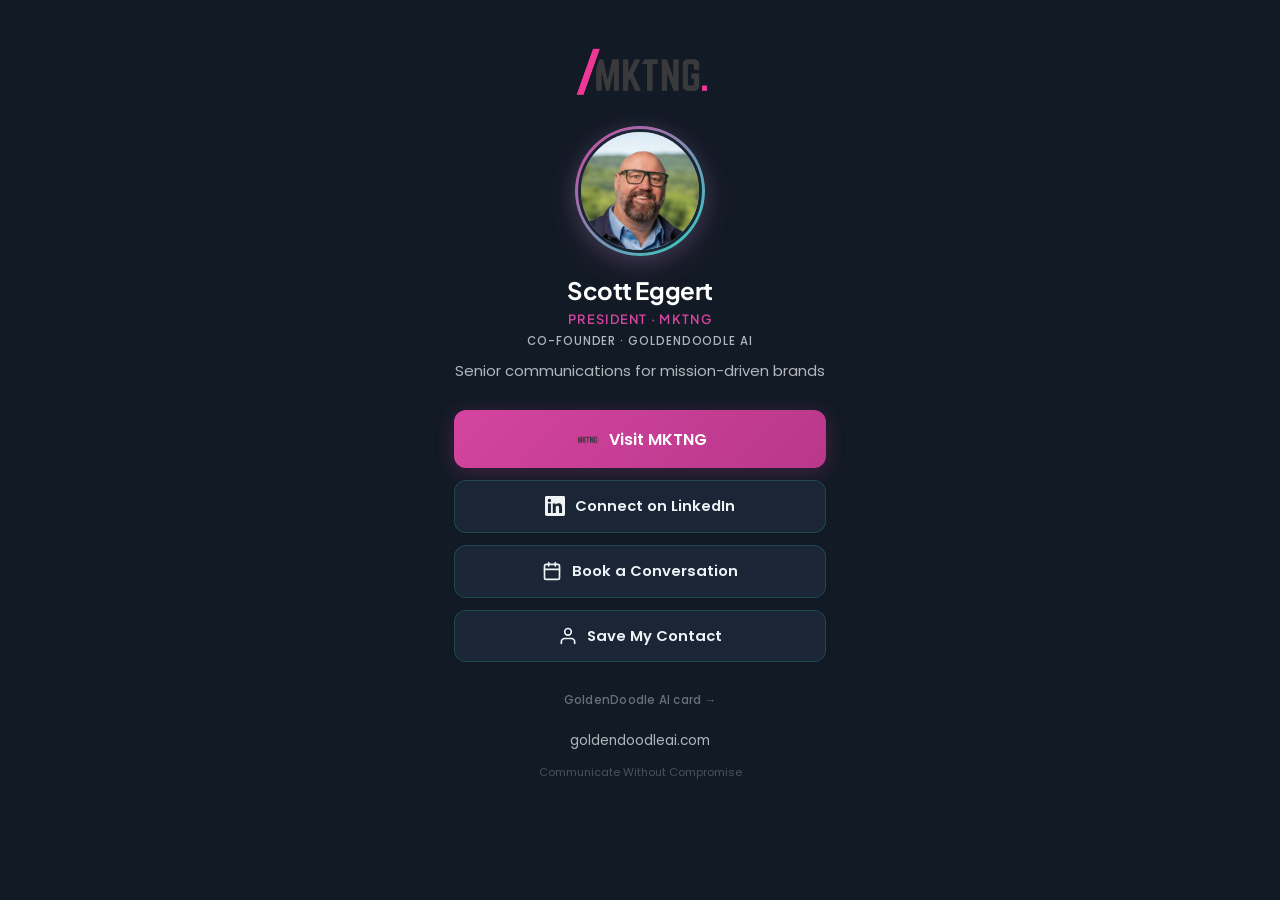
==== mktng/index.html @ be643d1e "Add MKTNG link-in-bio card at /mktng/ with cross-links - New mktng/index.html: President of MKTNG pr" ====
<!DOCTYPE html>
<html lang="en">
<head>
  <meta charset="UTF-8">
  <meta name="viewport" content="width=device-width, initial-scale=1.0">
  <title>Scott Eggert — MKTNG</title>
  <meta name="description" content="Connect with Scott Eggert, President of MKTNG — senior communications for mission-driven brands.">
  <link rel="preconnect" href="https://fonts.googleapis.com">
  <link rel="preconnect" href="https://fonts.gstatic.com" crossorigin>
  <link href="https://fonts.googleapis.com/css2?family=Plus+Jakarta+Sans:wght@500;600;700&family=Poppins:wght@400;500;600;700&display=swap" rel="stylesheet">
  <style>
    *, *::before, *::after {
      margin: 0;
      padding: 0;
      box-sizing: border-box;
    }

    :root {
      --deep: #121A25;
      --slate: #1A2535;
      --berry: #D444A0;
      --berry-dark: #b8388a;
      --cyan: #2DD4C0;
      --ice: #EEF4F6;
      --white: #FFFFFF;
      --text-secondary: rgba(238, 244, 246, 0.72);
      --berry-glow: rgba(212, 68, 160, 0.25);
      --cyan-glow: rgba(45, 212, 192, 0.15);
    }

    html {
      -webkit-text-size-adjust: 100%;
    }

    body {
      font-family: 'Poppins', sans-serif;
      background: var(--deep);
      color: var(--ice);
      min-height: 100dvh;
      display: flex;
      justify-content: center;
      align-items: flex-start;
      padding: 0;
    }

    .container {
      width: 100%;
      max-width: 420px;
      padding: 2.5rem 1.5rem 2rem;
      display: flex;
      flex-direction: column;
      align-items: center;
    }

    /* --- Logo --- */
    .logo-wrap {
      margin-bottom: 1.5rem;
      animation: fadeDown 0.6s ease-out;
    }

    .logo-wrap img {
      width: 140px;
      height: auto;
      object-fit: contain;
      display: block;
    }

    /* --- Headshot --- */
    .headshot-wrap {
      position: relative;
      margin-bottom: 1.25rem;
      animation: fadeDown 0.6s ease-out 0.05s both;
    }

    .headshot-ring {
      width: 130px;
      height: 130px;
      border-radius: 50%;
      padding: 3px;
      background: linear-gradient(135deg, var(--berry), var(--cyan));
      box-shadow: 0 8px 30px var(--berry-glow), 0 4px 20px var(--cyan-glow);
    }

    .headshot-ring img {
      width: 100%;
      height: 100%;
      border-radius: 50%;
      object-fit: cover;
      object-position: center 15%;
      border: 3px solid var(--slate);
    }

    /* --- Identity --- */
    .identity {
      text-align: center;
      margin-bottom: 1.75rem;
      animation: fadeDown 0.6s ease-out 0.1s both;
    }

    .identity h1 {
      font-family: 'Plus Jakarta Sans', sans-serif;
      font-weight: 700;
      font-size: 1.5rem;
      letter-spacing: -0.02em;
      color: var(--white);
      line-height: 1.2;
    }

    .identity .role {
      font-family: 'Plus Jakarta Sans', sans-serif;
      font-weight: 600;
      font-size: 0.8rem;
      color: var(--berry);
      text-transform: uppercase;
      letter-spacing: 0.1em;
      margin-top: 0.35rem;
    }

    .identity .role.secondary {
      font-family: 'Poppins', sans-serif;
      font-weight: 500;
      font-size: 0.72rem;
      color: var(--text-secondary);
      text-transform: uppercase;
      letter-spacing: 0.08em;
      margin-top: 0.4rem;
    }

    .identity .tagline {
      font-family: 'Poppins', sans-serif;
      font-weight: 400;
      font-size: 0.925rem;
      color: var(--text-secondary);
      margin-top: 0.6rem;
      line-height: 1.5;
    }

    /* --- Links Stack --- */
    .links {
      width: 100%;
      display: flex;
      flex-direction: column;
      gap: 0.75rem;
    }

    .link-btn {
      display: flex;
      align-items: center;
      justify-content: center;
      gap: 0.6rem;
      width: 100%;
      padding: 0.9rem 1.25rem;
      border-radius: 12px;
      font-family: 'Poppins', sans-serif;
      font-weight: 600;
      font-size: 0.925rem;
      text-decoration: none;
      transition: all 0.25s ease;
      cursor: pointer;
      border: none;
      -webkit-tap-highlight-color: transparent;
    }

    .link-btn svg {
      width: 20px;
      height: 20px;
      flex-shrink: 0;
    }

    .link-btn-icon {
      width: 26px;
      height: 26px;
      object-fit: contain;
      flex-shrink: 0;
    }

    /* Hero CTA */
    .link-btn.hero {
      background: linear-gradient(135deg, var(--berry), var(--berry-dark));
      color: var(--white);
      box-shadow: 0 4px 20px var(--berry-glow), 0 1px 3px rgba(0,0,0,0.2);
      font-size: 1rem;
      padding: 1rem 1.25rem;
      animation: fadeUp 0.5s ease-out 0.2s both;
    }

    .link-btn.hero:hover {
      transform: translateY(-2px);
      box-shadow: 0 8px 30px rgba(212, 68, 160, 0.35), 0 2px 6px rgba(0,0,0,0.15);
    }

    .link-btn.hero:active {
      transform: translateY(0);
    }

    /* Secondary buttons */
    .link-btn.secondary {
      background: var(--slate);
      color: var(--ice);
      border: 1.5px solid rgba(45, 212, 192, 0.2);
      box-shadow: 0 1px 4px rgba(0,0,0,0.15);
    }

    .link-btn.secondary:hover {
      border-color: var(--cyan);
      background: rgba(26, 37, 53, 0.95);
      transform: translateY(-1px);
      box-shadow: 0 3px 12px rgba(0,0,0,0.2);
    }

    .link-btn.secondary:active {
      transform: translateY(0);
    }

    /* Stagger animation */
    .links .link-btn:nth-child(1) { animation: fadeUp 0.5s ease-out 0.15s both; }
    .links .link-btn:nth-child(2) { animation: fadeUp 0.5s ease-out 0.2s both; }
    .links .link-btn:nth-child(3) { animation: fadeUp 0.5s ease-out 0.25s both; }
    .links .link-btn:nth-child(4) { animation: fadeUp 0.5s ease-out 0.3s both; }

    /* --- Cross-link --- */
    .variant-link {
      margin-top: 1.5rem;
      animation: fadeUp 0.5s ease-out 0.45s both;
    }

    .variant-link a {
      font-family: 'Poppins', sans-serif;
      font-size: 0.72rem;
      font-weight: 500;
      color: rgba(238, 244, 246, 0.4);
      text-decoration: none;
      letter-spacing: 0.02em;
      transition: color 0.2s;
    }

    .variant-link a:hover {
      color: var(--cyan);
    }

    /* --- Footer --- */
    .footer {
      margin-top: 1rem;
      text-align: center;
      animation: fadeUp 0.5s ease-out 0.5s both;
    }

    .footer a {
      font-family: 'Poppins', sans-serif;
      font-size: 0.85rem;
      color: var(--text-secondary);
      text-decoration: none;
      transition: color 0.2s;
    }

    .footer a:hover {
      color: var(--cyan);
    }

    .footer .powered {
      font-family: 'Poppins', sans-serif;
      font-size: 0.7rem;
      color: rgba(238, 244, 246, 0.25);
      margin-top: 0.75rem;
    }

    /* --- Animations --- */
    @keyframes fadeDown {
      from { opacity: 0; transform: translateY(-12px); }
      to { opacity: 1; transform: translateY(0); }
    }

    @keyframes fadeUp {
      from { opacity: 0; transform: translateY(12px); }
      to { opacity: 1; transform: translateY(0); }
    }

    @media (prefers-reduced-motion: reduce) {
      *, *::before, *::after {
        animation-duration: 0.01ms !important;
        transition-duration: 0.01ms !important;
      }
    }
  </style>
  <script>
    !function(t,e){var o,n,p,r;e.__SV||(window.posthog=e,e._i=[],e.init=function(i,s,a){function g(t,e){var o=e.split(".");2==o.length&&(t=t[o[0]],e=o[1]),t[e]=function(){t.push([e].concat(Array.prototype.slice.call(arguments,0)))}}(p=t.createElement("script")).type="text/javascript",p.async=!0,p.src=s.api_host+"/static/array.js",(r=t.getElementsByTagName("script")[0]).parentNode.insertBefore(p,r);var u=e;for(void 0!==a?u=e[a]=[]:a="posthog",u.people=u.people||[],u.toString=function(t){var e="posthog";return"posthog"!==a&&(e+="."+a),t||(e+=" (stub)"),e},u.people.toString=function(){return u.toString(1)+".people (stub)"},o="capture identify alias people.set people.set_once set_config register register_once unregister opt_out_capturing has_opted_out_capturing opt_in_capturing reset isFeatureEnabled onFeatureFlags getFeatureFlag getFeatureFlagPayload reloadFeatureFlags group updateEarlyAccessFeatureEnrollment getEarlyAccessFeatures getActiveMatchingSurveys getSurveys onSessionId".split(" "),n=0;n<o.length;n++)g(u,o[n]);e._i.push([i,s,a])},e.__SV=1)}(document,window.posthog||[]);
    posthog.init('phc_HiUlc1KlcLO7zFuvxV1XKp8ROmtPgVxbMvExBJRHfyB', { api_host: 'https://us.i.posthog.com' });
  </script>
</head>
<body>
  <div class="container">

    <!-- MKTNG Logo -->
    <div class="logo-wrap">
      <img src="../mktng-logo.png" alt="MKTNG" width="140" height="38" loading="eager">
    </div>

    <!-- Headshot -->
    <div class="headshot-wrap">
      <div class="headshot-ring">
        <img src="../scott.png" alt="Scott Eggert" width="124" height="124" loading="eager">
      </div>
    </div>

    <!-- Identity -->
    <div class="identity">
      <h1>Scott Eggert</h1>
      <div class="role">President · MKTNG</div>
      <div class="role secondary">Co-Founder · GoldenDoodle AI</div>
      <p class="tagline">Senior communications for mission-driven brands</p>
    </div>

    <!-- Links -->
    <div class="links">

      <a href="https://mktng.co" target="_blank" rel="noopener" class="link-btn hero" data-track="visit_mktng">
        <img src="../mktng-logo.png" alt="" class="link-btn-icon" width="26" height="26" loading="lazy" aria-hidden="true">
        Visit MKTNG
      </a>

      <a href="https://www.linkedin.com/in/scottdeggert/" target="_blank" rel="noopener" class="link-btn secondary" data-track="linkedin">
        <svg viewBox="0 0 24 24" fill="currentColor"><path d="M20.447 20.452h-3.554v-5.569c0-1.328-.027-3.037-1.852-3.037-1.853 0-2.136 1.445-2.136 2.939v5.667H9.351V9h3.414v1.561h.046c.477-.9 1.637-1.85 3.37-1.85 3.601 0 4.267 2.37 4.267 5.455v6.286zM5.337 7.433a2.062 2.062 0 01-2.063-2.065 2.064 2.064 0 112.063 2.065zm1.782 13.019H3.555V9h3.564v11.452zM22.225 0H1.771C.792 0 0 .774 0 1.729v20.542C0 23.227.792 24 1.771 24h20.451C23.2 24 24 23.227 24 22.271V1.729C24 .774 23.2 0 22.222 0h.003z"/></svg>
        Connect on LinkedIn
      </a>

      <a href="https://calendly.com/scotteggert" target="_blank" rel="noopener" class="link-btn secondary" data-track="calendly">
        <svg viewBox="0 0 24 24" fill="none" stroke="currentColor" stroke-width="2" stroke-linecap="round" stroke-linejoin="round"><rect x="3" y="4" width="18" height="18" rx="2" ry="2"/><line x1="16" y1="2" x2="16" y2="6"/><line x1="8" y1="2" x2="8" y2="6"/><line x1="3" y1="10" x2="21" y2="10"/></svg>
        Book a Conversation
      </a>

      <a href="scott-eggert-mktng.vcf" download="Scott Eggert - MKTNG.vcf" class="link-btn secondary" data-track="save_contact">
        <svg viewBox="0 0 24 24" fill="none" stroke="currentColor" stroke-width="2" stroke-linecap="round" stroke-linejoin="round"><path d="M20 21v-2a4 4 0 0 0-4-4H8a4 4 0 0 0-4 4v2"/><circle cx="12" cy="7" r="4"/></svg>
        Save My Contact
      </a>

    </div>

    <!-- Cross-link to GDAI card -->
    <div class="variant-link">
      <a href="../">GoldenDoodle AI card →</a>
    </div>

    <!-- Footer -->
    <div class="footer">
      <a href="https://goldendoodleai.com">goldendoodleai.com</a>
      <div class="powered">Communicate Without Compromise</div>
    </div>

  </div>
  <script>
    document.querySelectorAll('[data-track]').forEach(function(el) {
      el.addEventListener('click', function() {
        posthog.capture('link_click', {
          button: el.getAttribute('data-track'),
          url: el.getAttribute('href'),
          page: 'scott_mktng_linktree'
        });
      });
    });
  </script>
</body>
</html>
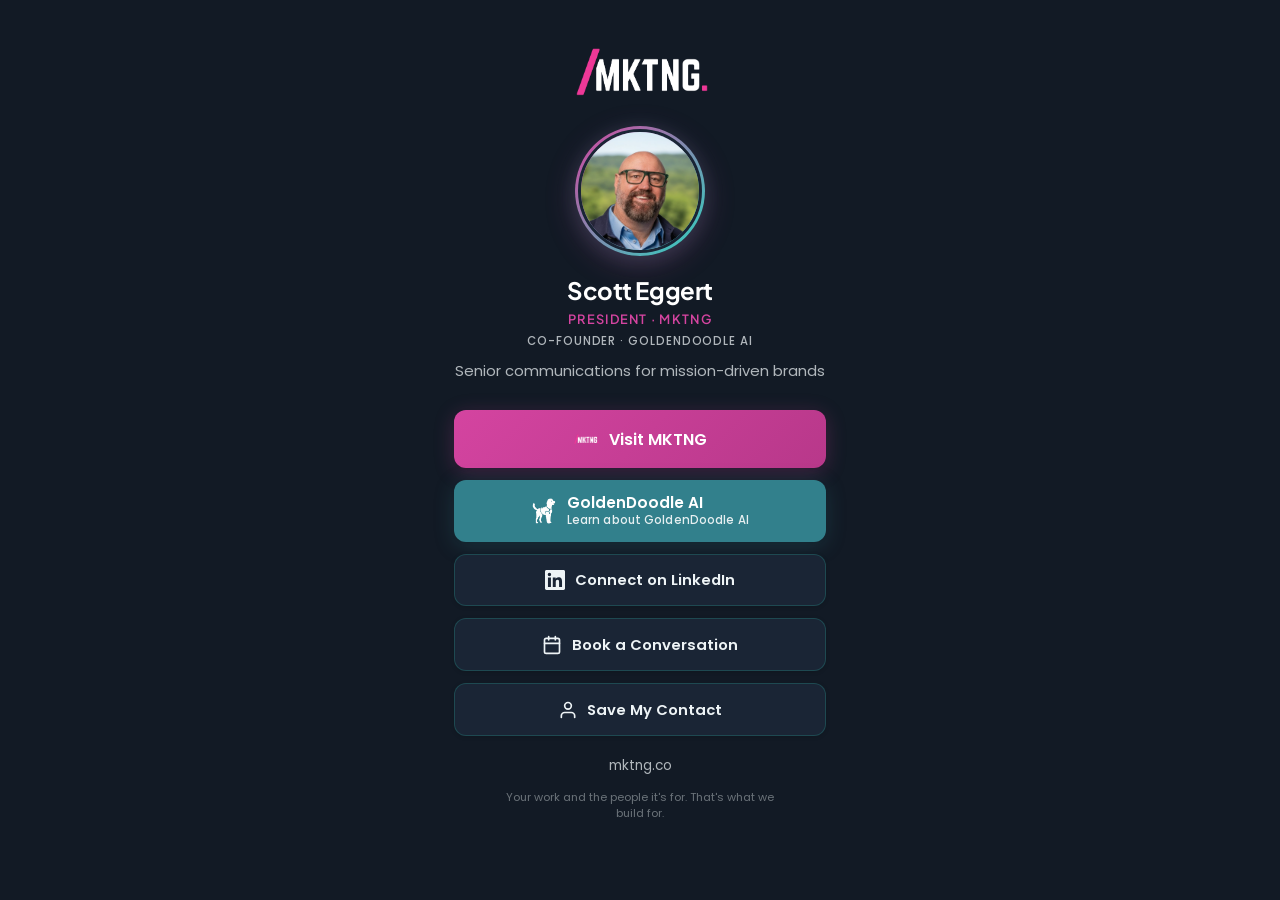
==== commit 0380d263: "feat(mktng): white logo, GDAI CTA, and MKTNG footer - Use white MKTNG wordmark from mktng-website on" ====
--- a/mktng/index.html
+++ b/mktng/index.html
@@ -26,6 +26,9 @@
       --text-secondary: rgba(238, 244, 246, 0.72);
       --berry-glow: rgba(212, 68, 160, 0.25);
       --cyan-glow: rgba(45, 212, 192, 0.15);
+      --teal: #32808c;
+      --teal-dark: #266670;
+      --teal-glow: rgba(50, 128, 140, 0.25);
     }
 
     html {
@@ -193,6 +196,45 @@
       transform: translateY(0);
     }
 
+    .link-btn.gd {
+      background: var(--teal);
+      color: var(--white);
+      box-shadow: 0 4px 20px var(--teal-glow), 0 1px 3px rgba(0,0,0,0.2);
+      font-size: 1rem;
+      padding: 0.85rem 1.25rem;
+    }
+
+    .link-btn.gd:hover {
+      background: var(--teal-dark);
+      transform: translateY(-2px);
+      box-shadow: 0 8px 30px rgba(50, 128, 140, 0.35), 0 2px 6px rgba(0,0,0,0.15);
+    }
+
+    .link-btn.gd:active {
+      transform: translateY(0);
+    }
+
+    .btn-label-stack {
+      display: flex;
+      flex-direction: column;
+      align-items: flex-start;
+      gap: 0.15rem;
+      line-height: 1.2;
+      text-align: left;
+    }
+
+    .btn-label-main {
+      font-weight: 600;
+      font-size: 0.95rem;
+    }
+
+    .btn-label-sub {
+      font-weight: 500;
+      font-size: 0.72rem;
+      opacity: 0.88;
+      letter-spacing: 0.01em;
+    }
+
     /* Secondary buttons */
     .link-btn.secondary {
       background: var(--slate);
@@ -217,26 +259,7 @@
     .links .link-btn:nth-child(2) { animation: fadeUp 0.5s ease-out 0.2s both; }
     .links .link-btn:nth-child(3) { animation: fadeUp 0.5s ease-out 0.25s both; }
     .links .link-btn:nth-child(4) { animation: fadeUp 0.5s ease-out 0.3s both; }
-
-    /* --- Cross-link --- */
-    .variant-link {
-      margin-top: 1.5rem;
-      animation: fadeUp 0.5s ease-out 0.45s both;
-    }
-
-    .variant-link a {
-      font-family: 'Poppins', sans-serif;
-      font-size: 0.72rem;
-      font-weight: 500;
-      color: rgba(238, 244, 246, 0.4);
-      text-decoration: none;
-      letter-spacing: 0.02em;
-      transition: color 0.2s;
-    }
-
-    .variant-link a:hover {
-      color: var(--cyan);
-    }
+    .links .link-btn:nth-child(5) { animation: fadeUp 0.5s ease-out 0.35s both; }
 
     /* --- Footer --- */
     .footer {
@@ -260,8 +283,26 @@
     .footer .powered {
       font-family: 'Poppins', sans-serif;
       font-size: 0.7rem;
-      color: rgba(238, 244, 246, 0.25);
+      color: rgba(238, 244, 246, 0.4);
       margin-top: 0.75rem;
+      line-height: 1.45;
+      max-width: 18rem;
+      margin-left: auto;
+      margin-right: auto;
+    }
+
+    .footer .tagline-short {
+      display: none;
+    }
+
+    @media (max-width: 380px) {
+      .footer .tagline-full {
+        display: none;
+      }
+
+      .footer .tagline-short {
+        display: inline;
+      }
     }
 
     /* --- Animations --- */
@@ -292,7 +333,7 @@
 
     <!-- MKTNG Logo -->
     <div class="logo-wrap">
-      <img src="../mktng-logo.png" alt="MKTNG" width="140" height="38" loading="eager">
+      <img src="../mktng-logo-white.png" alt="MKTNG" width="140" height="38" loading="eager">
     </div>
 
     <!-- Headshot -->
@@ -314,8 +355,16 @@
     <div class="links">
 
       <a href="https://mktng.co" target="_blank" rel="noopener" class="link-btn hero" data-track="visit_mktng">
-        <img src="../mktng-logo.png" alt="" class="link-btn-icon" width="26" height="26" loading="lazy" aria-hidden="true">
+        <img src="../mktng-logo-white.png" alt="" class="link-btn-icon" width="26" height="26" loading="lazy" aria-hidden="true">
         Visit MKTNG
+      </a>
+
+      <a href="https://goldendoodleai.com" target="_blank" rel="noopener" class="link-btn gd" data-track="goldendoodle_ai">
+        <img src="../goldendoodle-icon.png" alt="" class="link-btn-icon" width="26" height="26" loading="lazy" aria-hidden="true">
+        <span class="btn-label-stack">
+          <span class="btn-label-main">GoldenDoodle AI</span>
+          <span class="btn-label-sub">Learn about GoldenDoodle AI</span>
+        </span>
       </a>
 
       <a href="https://www.linkedin.com/in/scottdeggert/" target="_blank" rel="noopener" class="link-btn secondary" data-track="linkedin">
@@ -335,15 +384,13 @@
 
     </div>
 
-    <!-- Cross-link to GDAI card -->
-    <div class="variant-link">
-      <a href="../">GoldenDoodle AI card →</a>
-    </div>
-
     <!-- Footer -->
     <div class="footer">
-      <a href="https://goldendoodleai.com">goldendoodleai.com</a>
-      <div class="powered">Communicate Without Compromise</div>
+      <a href="https://mktng.co">mktng.co</a>
+      <div class="powered">
+        <span class="tagline-full">Your work and the people it's for. That's what we build for.</span>
+        <span class="tagline-short">Your work and the people it's for.</span>
+      </div>
     </div>
 
   </div>
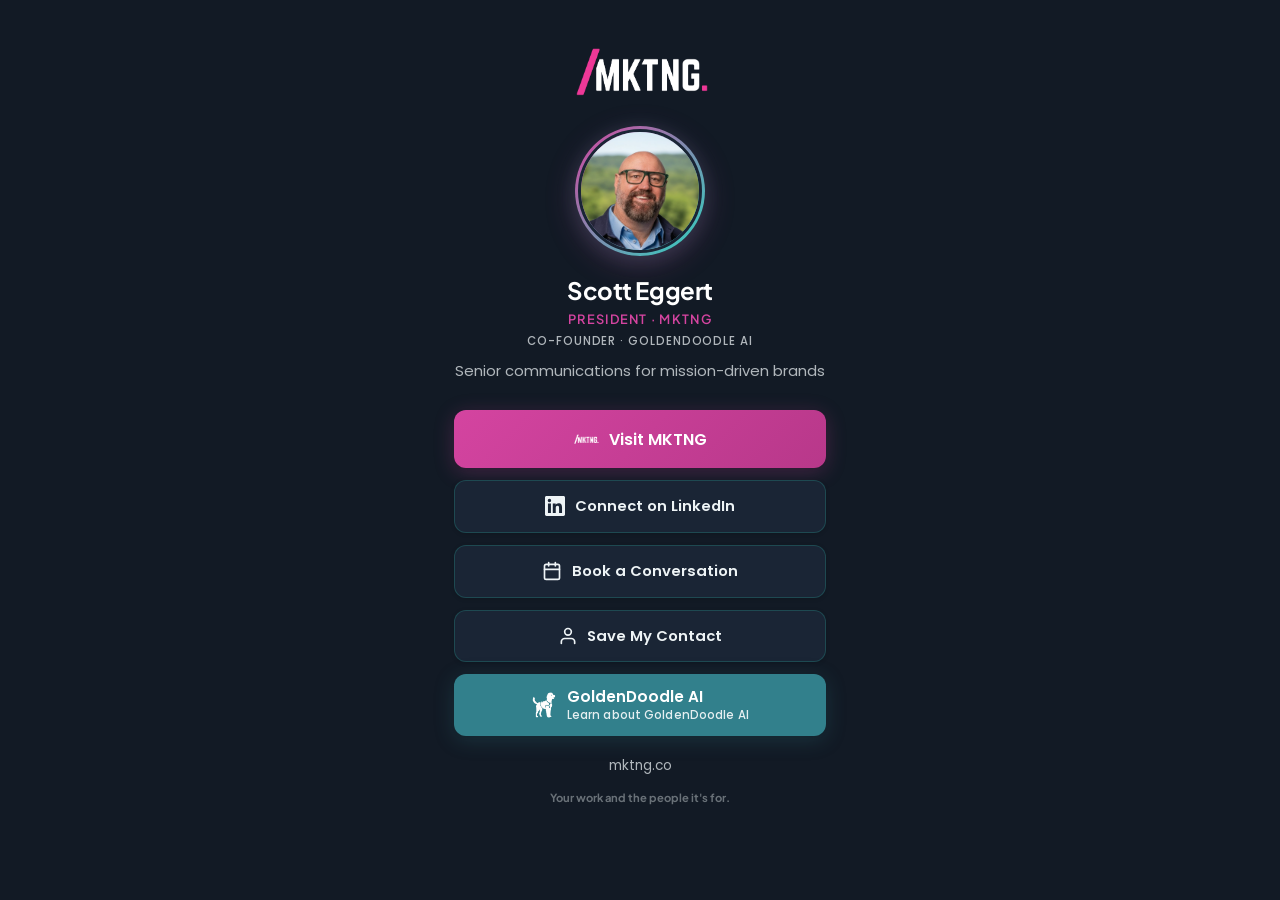
==== commit 0e1529e1: "fix(mktng): button order, all-white CTA logo, footer tagline - Move GoldenDoodle AI CTA to bottom of" ====
--- a/mktng/index.html
+++ b/mktng/index.html
@@ -5,9 +5,7 @@
   <meta name="viewport" content="width=device-width, initial-scale=1.0">
   <title>Scott Eggert — MKTNG</title>
   <meta name="description" content="Connect with Scott Eggert, President of MKTNG — senior communications for mission-driven brands.">
-  <link rel="preconnect" href="https://fonts.googleapis.com">
-  <link rel="preconnect" href="https://fonts.gstatic.com" crossorigin>
-  <link href="https://fonts.googleapis.com/css2?family=Plus+Jakarta+Sans:wght@500;600;700&family=Poppins:wght@400;500;600;700&display=swap" rel="stylesheet">
+  <link href="../fonts/fonts.css" rel="stylesheet">
   <style>
     *, *::before, *::after {
       margin: 0;
@@ -259,7 +257,7 @@
     .links .link-btn:nth-child(2) { animation: fadeUp 0.5s ease-out 0.2s both; }
     .links .link-btn:nth-child(3) { animation: fadeUp 0.5s ease-out 0.25s both; }
     .links .link-btn:nth-child(4) { animation: fadeUp 0.5s ease-out 0.3s both; }
-    .links .link-btn:nth-child(5) { animation: fadeUp 0.5s ease-out 0.35s both; }
+    .links .link-btn:nth-child(5) { animation: fadeUp 0.5s ease-out 0.4s both; }
 
     /* --- Footer --- */
     .footer {
@@ -281,7 +279,8 @@
     }
 
     .footer .powered {
-      font-family: 'Poppins', sans-serif;
+      font-family: 'Plus Jakarta Sans', sans-serif;
+      font-weight: 700;
       font-size: 0.7rem;
       color: rgba(238, 244, 246, 0.4);
       margin-top: 0.75rem;
@@ -289,20 +288,6 @@
       max-width: 18rem;
       margin-left: auto;
       margin-right: auto;
-    }
-
-    .footer .tagline-short {
-      display: none;
-    }
-
-    @media (max-width: 380px) {
-      .footer .tagline-full {
-        display: none;
-      }
-
-      .footer .tagline-short {
-        display: inline;
-      }
     }
 
     /* --- Animations --- */
@@ -355,8 +340,23 @@
     <div class="links">
 
       <a href="https://mktng.co" target="_blank" rel="noopener" class="link-btn hero" data-track="visit_mktng">
-        <img src="../mktng-logo-white.png" alt="" class="link-btn-icon" width="26" height="26" loading="lazy" aria-hidden="true">
+        <img src="../mktng-logo-all-white.png" alt="" class="link-btn-icon" width="26" height="26" loading="lazy" aria-hidden="true">
         Visit MKTNG
+      </a>
+
+      <a href="https://www.linkedin.com/in/scottdeggert/" target="_blank" rel="noopener" class="link-btn secondary" data-track="linkedin">
+        <svg viewBox="0 0 24 24" fill="currentColor"><path d="M20.447 20.452h-3.554v-5.569c0-1.328-.027-3.037-1.852-3.037-1.853 0-2.136 1.445-2.136 2.939v5.667H9.351V9h3.414v1.561h.046c.477-.9 1.637-1.85 3.37-1.85 3.601 0 4.267 2.37 4.267 5.455v6.286zM5.337 7.433a2.062 2.062 0 01-2.063-2.065 2.064 2.064 0 112.063 2.065zm1.782 13.019H3.555V9h3.564v11.452zM22.225 0H1.771C.792 0 0 .774 0 1.729v20.542C0 23.227.792 24 1.771 24h20.451C23.2 24 24 23.227 24 22.271V1.729C24 .774 23.2 0 22.222 0h.003z"/></svg>
+        Connect on LinkedIn
+      </a>
+
+      <a href="https://calendly.com/scotteggert" target="_blank" rel="noopener" class="link-btn secondary" data-track="calendly">
+        <svg viewBox="0 0 24 24" fill="none" stroke="currentColor" stroke-width="2" stroke-linecap="round" stroke-linejoin="round"><rect x="3" y="4" width="18" height="18" rx="2" ry="2"/><line x1="16" y1="2" x2="16" y2="6"/><line x1="8" y1="2" x2="8" y2="6"/><line x1="3" y1="10" x2="21" y2="10"/></svg>
+        Book a Conversation
+      </a>
+
+      <a href="scott-eggert-mktng.vcf" download="Scott Eggert - MKTNG.vcf" class="link-btn secondary" data-track="save_contact">
+        <svg viewBox="0 0 24 24" fill="none" stroke="currentColor" stroke-width="2" stroke-linecap="round" stroke-linejoin="round"><path d="M20 21v-2a4 4 0 0 0-4-4H8a4 4 0 0 0-4 4v2"/><circle cx="12" cy="7" r="4"/></svg>
+        Save My Contact
       </a>
 
       <a href="https://goldendoodleai.com" target="_blank" rel="noopener" class="link-btn gd" data-track="goldendoodle_ai">
@@ -367,30 +367,12 @@
         </span>
       </a>
 
-      <a href="https://www.linkedin.com/in/scottdeggert/" target="_blank" rel="noopener" class="link-btn secondary" data-track="linkedin">
-        <svg viewBox="0 0 24 24" fill="currentColor"><path d="M20.447 20.452h-3.554v-5.569c0-1.328-.027-3.037-1.852-3.037-1.853 0-2.136 1.445-2.136 2.939v5.667H9.351V9h3.414v1.561h.046c.477-.9 1.637-1.85 3.37-1.85 3.601 0 4.267 2.37 4.267 5.455v6.286zM5.337 7.433a2.062 2.062 0 01-2.063-2.065 2.064 2.064 0 112.063 2.065zm1.782 13.019H3.555V9h3.564v11.452zM22.225 0H1.771C.792 0 0 .774 0 1.729v20.542C0 23.227.792 24 1.771 24h20.451C23.2 24 24 23.227 24 22.271V1.729C24 .774 23.2 0 22.222 0h.003z"/></svg>
-        Connect on LinkedIn
-      </a>
-
-      <a href="https://calendly.com/scotteggert" target="_blank" rel="noopener" class="link-btn secondary" data-track="calendly">
-        <svg viewBox="0 0 24 24" fill="none" stroke="currentColor" stroke-width="2" stroke-linecap="round" stroke-linejoin="round"><rect x="3" y="4" width="18" height="18" rx="2" ry="2"/><line x1="16" y1="2" x2="16" y2="6"/><line x1="8" y1="2" x2="8" y2="6"/><line x1="3" y1="10" x2="21" y2="10"/></svg>
-        Book a Conversation
-      </a>
-
-      <a href="scott-eggert-mktng.vcf" download="Scott Eggert - MKTNG.vcf" class="link-btn secondary" data-track="save_contact">
-        <svg viewBox="0 0 24 24" fill="none" stroke="currentColor" stroke-width="2" stroke-linecap="round" stroke-linejoin="round"><path d="M20 21v-2a4 4 0 0 0-4-4H8a4 4 0 0 0-4 4v2"/><circle cx="12" cy="7" r="4"/></svg>
-        Save My Contact
-      </a>
-
     </div>
 
     <!-- Footer -->
     <div class="footer">
       <a href="https://mktng.co">mktng.co</a>
-      <div class="powered">
-        <span class="tagline-full">Your work and the people it's for. That's what we build for.</span>
-        <span class="tagline-short">Your work and the people it's for.</span>
-      </div>
+      <p class="powered">Your work and the people it's for.</p>
     </div>
 
   </div>
--- a/fonts/fonts.css
+++ b/fonts/fonts.css
@@ -0,0 +1,49 @@
+@font-face {
+  font-family: 'Plus Jakarta Sans';
+  font-style: normal;
+  font-weight: 500;
+  font-display: swap;
+  src: url(LDIbaomQNQcsA88c7O9yZ4KMCoOg4IA6-91aHEjcWuA_m07NSg.ttf) format('truetype');
+}
+@font-face {
+  font-family: 'Plus Jakarta Sans';
+  font-style: normal;
+  font-weight: 600;
+  font-display: swap;
+  src: url(LDIbaomQNQcsA88c7O9yZ4KMCoOg4IA6-91aHEjcWuA_d0nNSg.ttf) format('truetype');
+}
+@font-face {
+  font-family: 'Plus Jakarta Sans';
+  font-style: normal;
+  font-weight: 700;
+  font-display: swap;
+  src: url(LDIbaomQNQcsA88c7O9yZ4KMCoOg4IA6-91aHEjcWuA_TknNSg.ttf) format('truetype');
+}
+@font-face {
+  font-family: 'Poppins';
+  font-style: normal;
+  font-weight: 400;
+  font-display: swap;
+  src: url(pxiEyp8kv8JHgFVrFJA.ttf) format('truetype');
+}
+@font-face {
+  font-family: 'Poppins';
+  font-style: normal;
+  font-weight: 500;
+  font-display: swap;
+  src: url(pxiByp8kv8JHgFVrLGT9V1s.ttf) format('truetype');
+}
+@font-face {
+  font-family: 'Poppins';
+  font-style: normal;
+  font-weight: 600;
+  font-display: swap;
+  src: url(pxiByp8kv8JHgFVrLEj6V1s.ttf) format('truetype');
+}
+@font-face {
+  font-family: 'Poppins';
+  font-style: normal;
+  font-weight: 700;
+  font-display: swap;
+  src: url(pxiByp8kv8JHgFVrLCz7V1s.ttf) format('truetype');
+}
